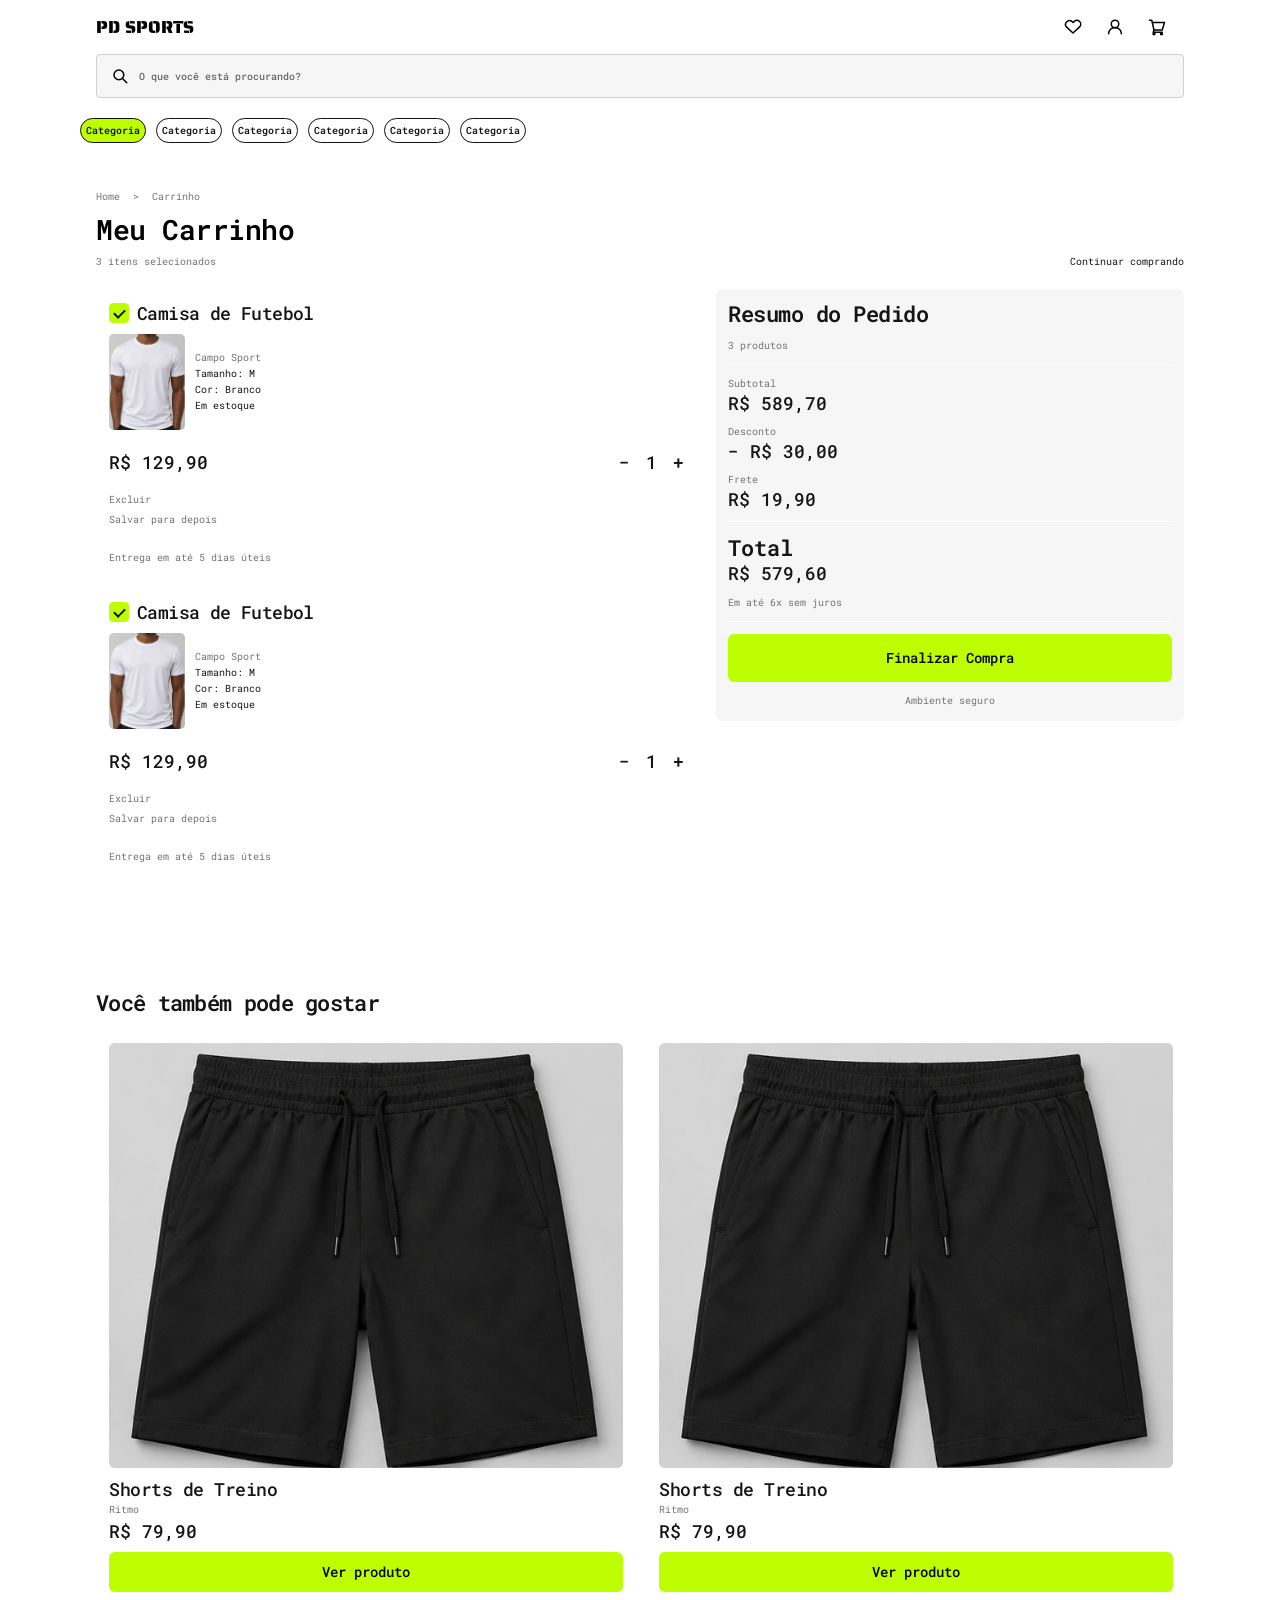
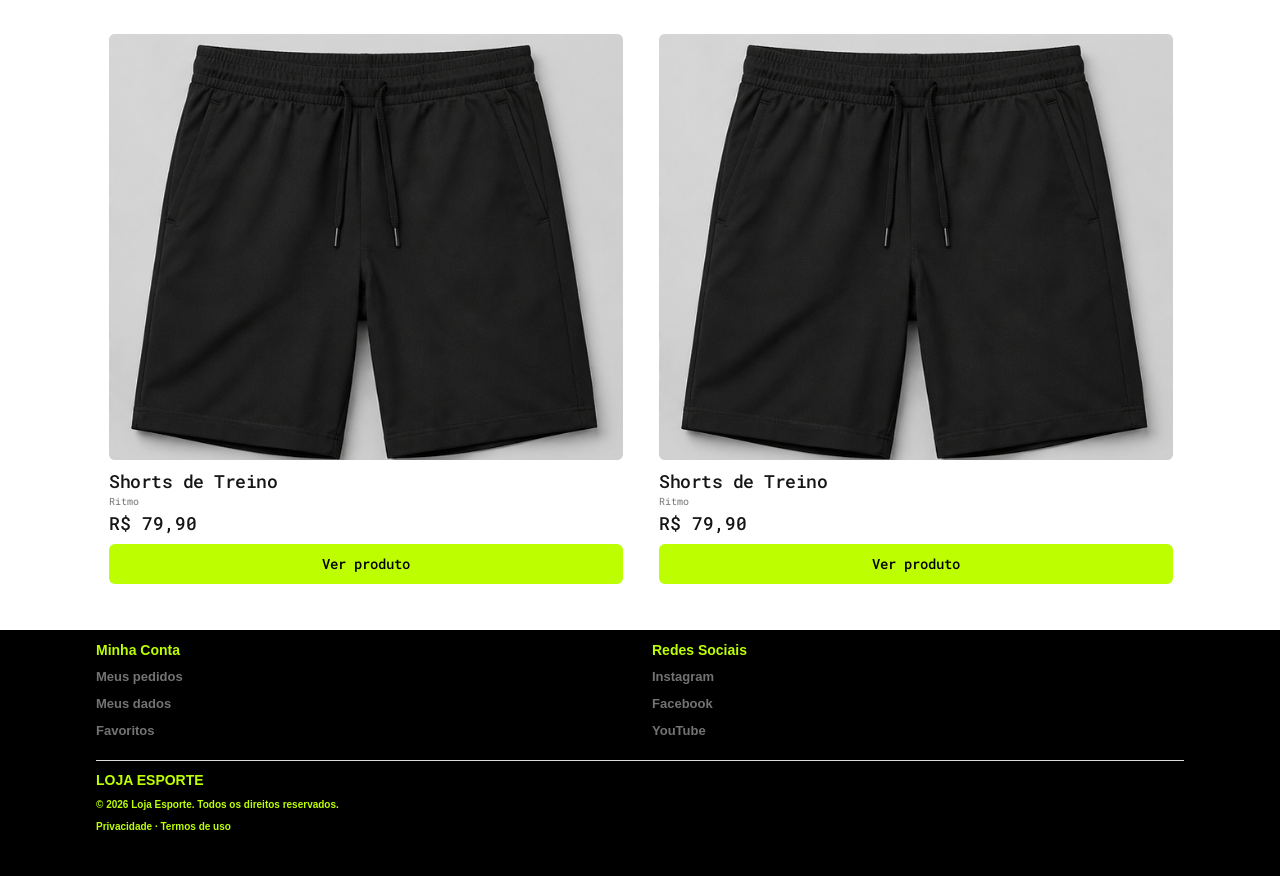
==== carrinho.html @ 1207aaf6 "feat(estrutura): pág. Carrinho mobile - Feito html semântico p/ pág. de Carrinho - Feito CSS complet" ====
<!DOCTYPE html>
<html lang="pt-BR">
<head>
  <meta charset="UTF-8">
  <meta name="viewport" content="width=device-width, initial-scale=1">
  <meta name="description" content="Confira seu carrinho de compras na PD SPORTS.">
  <title>Meu Carrinho | PD SPORTS</title>
  <link rel="preconnect" href="https://fonts.googleapis.com">
  <link rel="preconnect" href="https://fonts.gstatic.com" crossorigin>
  <link href="https://fonts.googleapis.com/css2?family=Roboto+Mono:wght@400;500;600;700&family=Saira+Stencil+One&display=swap" rel="stylesheet">
  <link rel="stylesheet" href="styles/carrinho.css">
</head>
<body>
  <a class="skip-link" href="#conteudo">Pular para o conteúdo</a>

  <header class="site-header">
    <div class="site-header__top">
      <a class="brand-logo" href="index.html" aria-label="PD SPORTS — página inicial">PD SPORTS</a>
      <nav class="account-navigation" aria-label="Minha conta e compras">
        <ul>
          <li><button type="button" class="icon-button" aria-label="Favoritos"><svg viewBox="0 0 24 24" aria-hidden="true"><path d="M20.8 4.6a5.2 5.2 0 0 0-7.3 0L12 6.1l-1.5-1.5a5.2 5.2 0 0 0-7.3 7.3L12 20l8.8-8.1a5.2 5.2 0 0 0 0-7.3Z"/></svg></button></li>
          <li><button type="button" class="icon-button" aria-label="Minha conta"><svg viewBox="0 0 24 24" aria-hidden="true"><circle cx="12" cy="8" r="5"/><path d="M3.5 21a8.5 8.5 0 0 1 17 0"/></svg></button></li>
          <li><a class="icon-button" href="index.html" aria-label="Carrinho de compras" aria-current="page"><svg viewBox="0 0 24 24" aria-hidden="true"><path d="M2 3h3l3 13h11l3-10H6M8 16l-1 3h12"/><circle cx="8" cy="21" r="1.3"/><circle cx="18" cy="21" r="1.3"/></svg></a></li>
        </ul>
      </nav>
    </div>

    <form class="search-form" role="search" action="index.html" method="get">
      <button type="submit" class="icon-button" aria-label="Pesquisar"><svg viewBox="0 0 24 24" aria-hidden="true"><circle cx="10.5" cy="10.5" r="6.5"/><path d="m16 16 5 5"/></svg></button>
      <label class="visually-hidden" for="product-search">Buscar produtos</label>
      <input id="product-search" name="busca" type="search" placeholder="O que você está procurando?">
    </form>

    <nav class="category-navigation" aria-label="Categorias de produtos">
      <ul>
        <li><button class="category-button category-button--active" type="button" aria-pressed="true">Categoria</button></li>
        <li><button class="category-button" type="button">Categoria</button></li>
        <li><button class="category-button" type="button">Categoria</button></li>
        <li><button class="category-button" type="button">Categoria</button></li>
        <li><button class="category-button" type="button">Categoria</button></li>
        <li><button class="category-button" type="button">Categoria</button></li>
      </ul>
    </nav>
  </header>

  <main id="conteudo">
    <nav class="breadcrumb" aria-label="Você está aqui">
      <ol>
        <li><a href="index.html">Home</a></li>
        <li aria-current="page">Carrinho</li>
      </ol>
    </nav>

    <header class="page-heading">
      <h1>Meu Carrinho</h1>
      <div class="page-heading__details">
        <p>3 itens selecionados</p>
        <a href="#recomendados">Continuar comprando</a>
      </div>
    </header>

    <div class="cart-layout">
      <section class="cart-items" aria-labelledby="cart-items-title">
        <h2 id="cart-items-title" class="visually-hidden">Produtos no carrinho</h2>
          <article class="cart-item" aria-labelledby="item-1-title">
            <header class="cart-item__heading">
              <input class="product-selection" id="select-item-1" type="checkbox" checked aria-labelledby="item-1-title">
              <h3 id="item-1-title">Camisa de Futebol</h3>
            </header>
            <div class="cart-item__details">
              <picture class="product-photo product-photo--shirt">
                <img src="assets/images/produtos.png" alt="Camisa branca de manga curta, vestida por um modelo" width="1254" height="1254">
              </picture>
              <div class="cart-item__description">
                <p class="brand">Campo Sport</p>
                <dl class="product-specifications">
                  <div><dt>Tamanho:</dt><dd>M</dd></div>
                  <div><dt>Cor:</dt><dd>Branco</dd></div>
                </dl>
                <p>Em estoque</p>
              </div>
            </div>
            <div class="cart-item__purchase">
              <p class="price">R$ 129,90</p>
              <fieldset class="quantity-control">
                <legend class="visually-hidden">Quantidade da camisa 1</legend>
                <button type="button" aria-label="Diminuir quantidade da camisa 1">−</button>
                <input type="number" min="1" value="1" aria-label="Quantidade da camisa 1">
                <button type="button" aria-label="Aumentar quantidade da camisa 1">+</button>
              </fieldset>
            </div>
            <ul class="cart-item__actions">
              <li><button type="button">Excluir</button></li>
              <li><button type="button">Salvar para depois</button></li>
            </ul>
            <p class="cart-item__delivery">Entrega em até 5 dias úteis</p>
          </article>

          <article class="cart-item" aria-labelledby="item-2-title">
            <header class="cart-item__heading">
              <input class="product-selection" id="select-item-2" type="checkbox" checked aria-labelledby="item-2-title">
              <h3 id="item-2-title">Camisa de Futebol</h3>
            </header>
            <div class="cart-item__details">
              <picture class="product-photo product-photo--shirt">
                <img src="assets/images/produtos.png" alt="Camisa branca de manga curta, vestida por um modelo" width="1254" height="1254">
              </picture>
              <div class="cart-item__description">
                <p class="brand">Campo Sport</p>
                <dl class="product-specifications">
                  <div><dt>Tamanho:</dt><dd>M</dd></div>
                  <div><dt>Cor:</dt><dd>Branco</dd></div>
                </dl>
                <p>Em estoque</p>
              </div>
            </div>
            <div class="cart-item__purchase">
              <p class="price">R$ 129,90</p>
              <fieldset class="quantity-control">
                <legend class="visually-hidden">Quantidade da camisa 2</legend>
                <button type="button" aria-label="Diminuir quantidade da camisa 2">−</button>
                <input type="number" min="1" value="1" aria-label="Quantidade da camisa 2">
                <button type="button" aria-label="Aumentar quantidade da camisa 2">+</button>
              </fieldset>
            </div>
            <ul class="cart-item__actions">
              <li><button type="button">Excluir</button></li>
              <li><button type="button">Salvar para depois</button></li>
            </ul>
            <p class="cart-item__delivery">Entrega em até 5 dias úteis</p>
          </article>
      </section>

      <aside class="order-summary" aria-labelledby="summary-title">
        <h2 id="summary-title">Resumo do Pedido</h2>
        <p class="order-summary__count">3 produtos</p>
        <dl class="order-summary__prices">
          <div><dt>Subtotal</dt><dd>R$ 589,70</dd></div>
          <div><dt>Desconto</dt><dd>− R$ 30,00</dd></div>
          <div><dt>Frete</dt><dd>R$ 19,90</dd></div>
        </dl>
        <dl class="order-summary__total">
          <dt>Total</dt>
          <dd>R$ 579,60</dd>
        </dl>
        <p class="order-summary__installments">Em até 6x sem juros</p>
        <button class="button button--primary order-summary__checkout" type="button">Finalizar Compra</button>
        <p class="order-summary__security">Ambiente seguro</p>
      </aside>
    </div>

    <section class="recommendations" id="recomendados" aria-labelledby="recommendations-title">
      <h2 id="recommendations-title">Você também pode gostar</h2>
      <ul class="product-grid">
          <li>
            <article class="product-card" aria-labelledby="recommended-1">
              <picture class="product-photo product-photo--shorts">
                <img src="assets/images/produtos.png" alt="Shorts de treino preto com cordão na cintura" width="1254" height="1254" loading="lazy">
              </picture>
              <h3 id="recommended-1">Shorts de Treino</h3>
              <p class="brand">Ritmo</p>
              <p class="price">R$ 79,90</p>
              <button class="button button--primary" type="button">Ver produto</button>
            </article>
          </li>
          <li>
            <article class="product-card" aria-labelledby="recommended-2">
              <picture class="product-photo product-photo--shorts">
                <img src="assets/images/produtos.png" alt="Shorts de treino preto com cordão na cintura" width="1254" height="1254" loading="lazy">
              </picture>
              <h3 id="recommended-2">Shorts de Treino</h3>
              <p class="brand">Ritmo</p>
              <p class="price">R$ 79,90</p>
              <button class="button button--primary" type="button">Ver produto</button>
            </article>
          </li>
          <li>
            <article class="product-card" aria-labelledby="recommended-3">
              <picture class="product-photo product-photo--shorts">
                <img src="assets/images/produtos.png" alt="Shorts de treino preto com cordão na cintura" width="1254" height="1254" loading="lazy">
              </picture>
              <h3 id="recommended-3">Shorts de Treino</h3>
              <p class="brand">Ritmo</p>
              <p class="price">R$ 79,90</p>
              <button class="button button--primary" type="button">Ver produto</button>
            </article>
          </li>
          <li>
            <article class="product-card" aria-labelledby="recommended-4">
              <picture class="product-photo product-photo--shorts">
                <img src="assets/images/produtos.png" alt="Shorts de treino preto com cordão na cintura" width="1254" height="1254" loading="lazy">
              </picture>
              <h3 id="recommended-4">Shorts de Treino</h3>
              <p class="brand">Ritmo</p>
              <p class="price">R$ 79,90</p>
              <button class="button button--primary" type="button">Ver produto</button>
            </article>
          </li>
      </ul>
    </section>
  </main>

  <footer class="site-footer">
    <div class="site-footer__content">
      <nav class="footer-navigation" aria-label="Links do rodapé">
        <section aria-labelledby="account-title">
          <h2 id="account-title">Minha Conta</h2>
          <ul>
            <li><button type="button">Meus pedidos</button></li>
            <li><button type="button">Meus dados</button></li>
            <li><button type="button">Favoritos</button></li>
          </ul>
        </section>
        <section aria-labelledby="social-title">
          <h2 id="social-title">Redes Sociais</h2>
          <ul>
            <li><button type="button">Instagram</button></li>
            <li><button type="button">Facebook</button></li>
            <li><button type="button">YouTube</button></li>
          </ul>
        </section>
      </nav>
      <section class="footer-legal" aria-labelledby="store-title">
        <h2 id="store-title">LOJA ESPORTE</h2>
        <p>© 2026 Loja Esporte. Todos os direitos reservados.</p>
        <nav aria-label="Informações legais">
          <button type="button">Privacidade</button>
          <span aria-hidden="true"> · </span>
          <button type="button">Termos de uso</button>
        </nav>
      </section>
    </div>
  </footer>
</body>
</html>
---- styles/carrinho.css ----
/* Base */
:root {
  --color-text: #151515;
  --color-muted: #737373;
  --color-surface: #f6f6f6;
  --color-accent: #bdff00;
  --color-border: #d0d0d0;
  --font-body: "Roboto Mono", "Consolas", monospace;
  --content-width: 1120px;
}

* {
  box-sizing: border-box;
}

html {
  scroll-behavior: smooth;
}

body {
  margin: 0;
  color: var(--color-text);
  background: #fff;
  font-family: var(--font-body);
  font-size: 14px;
}

h1, h2, h3, p, ul, ol, dl, dd {
  margin: 0;
}

ul, ol {
  padding: 0;
  list-style: none;
}

button, input {
  font: inherit;
}

button, a, input {
  -webkit-tap-highlight-color: transparent;
}

button {
  padding: 0;
  border: 0;
  color: inherit;
  background: none;
  cursor: pointer;
}

a {
  color: inherit;
  text-decoration: none;
}

img {
  display: block;
  max-width: 100%;
}

:focus-visible {
  outline: 2px solid #457000;
  outline-offset: 4px;
}

.visually-hidden {
  position: absolute;
  width: 1px;
  height: 1px;
  padding: 0;
  overflow: hidden;
  clip-path: inset(50%);
  white-space: nowrap;
  border: 0;
}

.skip-link {
  position: fixed;
  top: 8px;
  left: 8px;
  z-index: 10;
  padding: 12px;
  background: var(--color-accent);
  transform: translateY(-160%);
}

.skip-link:focus {
  transform: translateY(0);
}

/* Cabeçalho, busca e categorias */
.site-header {
  max-width: var(--content-width);
  margin-inline: auto;
}

.site-header__top {
  display: flex;
  align-items: center;
  justify-content: space-between;
  height: 54px;
  padding-inline: 16px 33px;
}

.brand-logo {
  color: #000;
  font-family: "Saira Stencil One", Impact, fantasy;
  font-size: 18px;
  line-height: 1;
}

.account-navigation ul {
  display: flex;
  align-items: center;
  gap: 22px;
}

.icon-button {
  display: inline-flex;
  align-items: center;
  justify-content: center;
  width: 20px;
  height: 24px;
  color: #000;
}

.icon-button svg {
  width: 18px;
  height: 18px;
  fill: none;
  stroke: currentColor;
  stroke-width: 2;
  stroke-linecap: round;
  stroke-linejoin: round;
}

.search-form {
  display: flex;
  align-items: center;
  gap: 10px;
  height: 44px;
  margin-inline: 16px;
  padding-inline: 13px;
  border: 1px solid var(--color-border);
  border-radius: 4px;
  background: var(--color-surface);
}

.search-form input {
  width: 100%;
  min-width: 0;
  height: 100%;
  padding: 0;
  border: 0;
  color: var(--color-text);
  background: transparent;
  font-size: 10px;
  font-weight: 500;
}

.search-form input::placeholder {
  color: #666;
  opacity: 1;
}

.category-navigation {
  margin-top: 20px;
  overflow-x: auto;
  scrollbar-width: none;
}

.category-navigation::-webkit-scrollbar {
  display: none;
}

.category-navigation ul {
  display: flex;
  gap: 10px;
  width: max-content;
  padding-right: 16px;
}

.category-button {
  display: block;
  padding: 4px 5px;
  border: 1px solid #111;
  border-radius: 20px;
  font-size: 10px;
  font-weight: 600;
  line-height: 15px;
  white-space: nowrap;
}

.category-button--active {
  background: var(--color-accent);
}

/* Título e navegação estrutural */
main {
  max-width: var(--content-width);
  margin: 46px auto 0;
  padding-inline: 16px;
}

.breadcrumb ol {
  display: flex;
  align-items: center;
  gap: 13px;
  color: var(--color-muted);
  font-size: 10px;
  line-height: 16px;
}

.breadcrumb li + li::before {
  content: ">";
  margin-right: 13px;
}

.page-heading h1 {
  margin-top: 6px;
  color: #000;
  font-size: 28px;
  font-weight: 600;
  line-height: 37px;
  letter-spacing: -0.5px;
}

.page-heading__details {
  display: flex;
  justify-content: space-between;
  gap: 12px;
  margin-top: 6px;
  font-size: 10px;
  line-height: 16px;
}

.page-heading__details p {
  color: var(--color-muted);
}

/* Produtos do carrinho */
.cart-layout {
  display: grid;
  grid-template-columns: minmax(0, 221fr) minmax(0, 171fr);
  align-items: start;
  gap: 16px;
  margin-top: 19px;
}

.cart-items {
  display: grid;
  gap: 34px;
  min-width: 0;
  padding: 12px 0 0 13px;
}

.cart-item__heading {
  display: flex;
  align-items: center;
  gap: 8px;
}

.cart-item h3 {
  font-size: 18px;
  font-weight: 500;
  line-height: 24px;
  letter-spacing: -0.6px;
}

.product-selection {
  appearance: none;
  flex: 0 0 20px;
  width: 20px;
  height: 20px;
  margin: 0;
  border: 1px solid var(--color-muted);
  border-radius: 4px;
  cursor: pointer;
}

.product-selection:checked {
  border-color: var(--color-accent);
  background: var(--color-accent);
}

.product-selection:checked::after {
  content: "";
  display: block;
  width: 9px;
  height: 5px;
  margin: 5px 4px;
  border-bottom: 2px solid #111;
  border-left: 2px solid #111;
  transform: rotate(-45deg);
}

.cart-item__details {
  display: flex;
  align-items: center;
  gap: 10px;
  margin-top: 9px;
}

.product-photo {
  position: relative;
  display: block;
  overflow: hidden;
  background: #dedede;
}

.product-photo img {
  position: absolute;
  top: 50%;
  width: 200%;
  max-width: none;
  height: auto;
  transform: translateY(-50%);
}

.product-photo--shirt {
  flex: 0 0 76px;
  width: 76px;
  height: 96px;
  border-radius: 5px;
}

.product-photo--shirt img {
  left: 0;
}

.product-photo--shorts img {
  right: 0;
}

.cart-item__description {
  font-size: 10px;
  line-height: 16px;
}

.brand {
  color: var(--color-muted);
  font-size: 10px;
  line-height: 16px;
}

.product-specifications > div {
  display: flex;
  gap: 6px;
}

.cart-item__purchase {
  display: flex;
  align-items: center;
  justify-content: space-between;
  gap: 10px;
  margin-top: 18px;
  padding-right: 12px;
}

.price {
  font-size: 18px;
  font-weight: 500;
  line-height: 26px;
  white-space: nowrap;
}

.quantity-control {
  display: flex;
  align-items: center;
  gap: 7px;
  min-width: 0;
  margin: 0;
  padding: 0;
  border: 0;
  font-size: 18px;
  font-weight: 500;
}

.quantity-control button {
  width: 20px;
  height: 28px;
}

.quantity-control input {
  appearance: textfield;
  width: 20px;
  padding: 0;
  border: 0;
  border-radius: 0;
  text-align: center;
  color: inherit;
  background: transparent;
}

.quantity-control input::-webkit-inner-spin-button,
.quantity-control input::-webkit-outer-spin-button {
  margin: 0;
  -webkit-appearance: none;
}

.cart-item__actions {
  margin-top: 14px;
  color: var(--color-muted);
  font-size: 10px;
  line-height: 20px;
}

.cart-item__delivery {
  margin-top: 20px;
  color: var(--color-muted);
  font-size: 10px;
  line-height: 16px;
}

/* Resumo do pedido */
.order-summary {
  padding: 12px;
  border-radius: 7px;
  background: var(--color-surface);
}

.order-summary h2 {
  font-size: 22px;
  font-weight: 600;
  line-height: 26px;
  letter-spacing: -0.5px;
}

.order-summary__count {
  margin-top: 11px;
  padding-bottom: 10px;
  border-bottom: 1px solid #fff;
  color: var(--color-muted);
  font-size: 10px;
  line-height: 16px;
}

.order-summary__prices {
  display: grid;
  gap: 9px;
  padding-block: 11px 10px;
  border-bottom: 1px solid #fff;
}

.order-summary__prices dt {
  color: var(--color-muted);
  font-size: 10px;
  line-height: 16px;
}

.order-summary dd {
  font-size: 18px;
  font-weight: 500;
  line-height: 23px;
  white-space: nowrap;
}

.order-summary__total {
  margin-top: 12px;
}

.order-summary__total dt {
  font-size: 22px;
  font-weight: 600;
  line-height: 28px;
}

.order-summary__installments {
  margin-top: 10px;
  padding-bottom: 10px;
  border-bottom: 1px solid #fff;
  color: var(--color-muted);
  font-size: 10px;
  line-height: 16px;
}

.button {
  display: inline-flex;
  align-items: center;
  justify-content: center;
  width: 100%;
  min-height: 40px;
  padding: 10px 6px;
  border-radius: 6px;
  font-size: 14px;
  font-weight: 500;
  line-height: 20px;
  text-align: center;
}

.button--primary {
  color: #000;
  background: var(--color-accent);
}

.button--primary:hover {
  background: #b1ef00;
}

.order-summary__checkout {
  min-height: 48px;
  margin-top: 12px;
  white-space: nowrap;
}

.order-summary__security {
  margin-top: 11px;
  color: var(--color-muted);
  font-size: 10px;
  line-height: 16px;
  text-align: center;
}

/* Recomendações */
.recommendations {
  margin-top: 123px;
  scroll-margin-top: 24px;
}

.recommendations > h2 {
  font-size: 22px;
  font-weight: 600;
  line-height: 29px;
  letter-spacing: -0.7px;
}

.product-grid {
  display: grid;
  grid-template-columns: repeat(2, minmax(0, 1fr));
  gap: 42px 36px;
  margin-top: 26px;
  padding-inline: 13px 11px;
}

.product-photo--shorts {
  width: 100%;
  aspect-ratio: 174 / 144;
  border-radius: 6px;
}

.product-card h3 {
  margin-top: 8px;
  font-size: 18px;
  font-weight: 500;
  line-height: 26px;
  letter-spacing: -0.5px;
}

.product-card .button {
  margin-top: 8px;
}

/* Rodapé */
.site-footer {
  margin-top: 46px;
  color: var(--color-accent);
  background: #000;
  font-family: Arial, sans-serif;
}

.site-footer__content {
  max-width: var(--content-width);
  min-height: 246px;
  margin-inline: auto;
  padding: 10px 16px 38px;
}

.footer-navigation {
  display: grid;
  grid-template-columns: 1fr 1fr;
  gap: 24px;
  padding-bottom: 21px;
  border-bottom: 1px solid #ddd;
}

.site-footer h2 {
  font-size: 14px;
  line-height: 20px;
}

.footer-navigation ul {
  display: grid;
  gap: 10px;
  margin-top: 8px;
  color: #737373;
  font-size: 13px;
  font-weight: 600;
  line-height: 17px;
}

.footer-legal {
  padding-top: 9px;
}

.footer-legal p,
.footer-legal nav {
  margin-top: 8px;
  font-size: 10px;
  font-weight: 700;
  line-height: 14px;
}
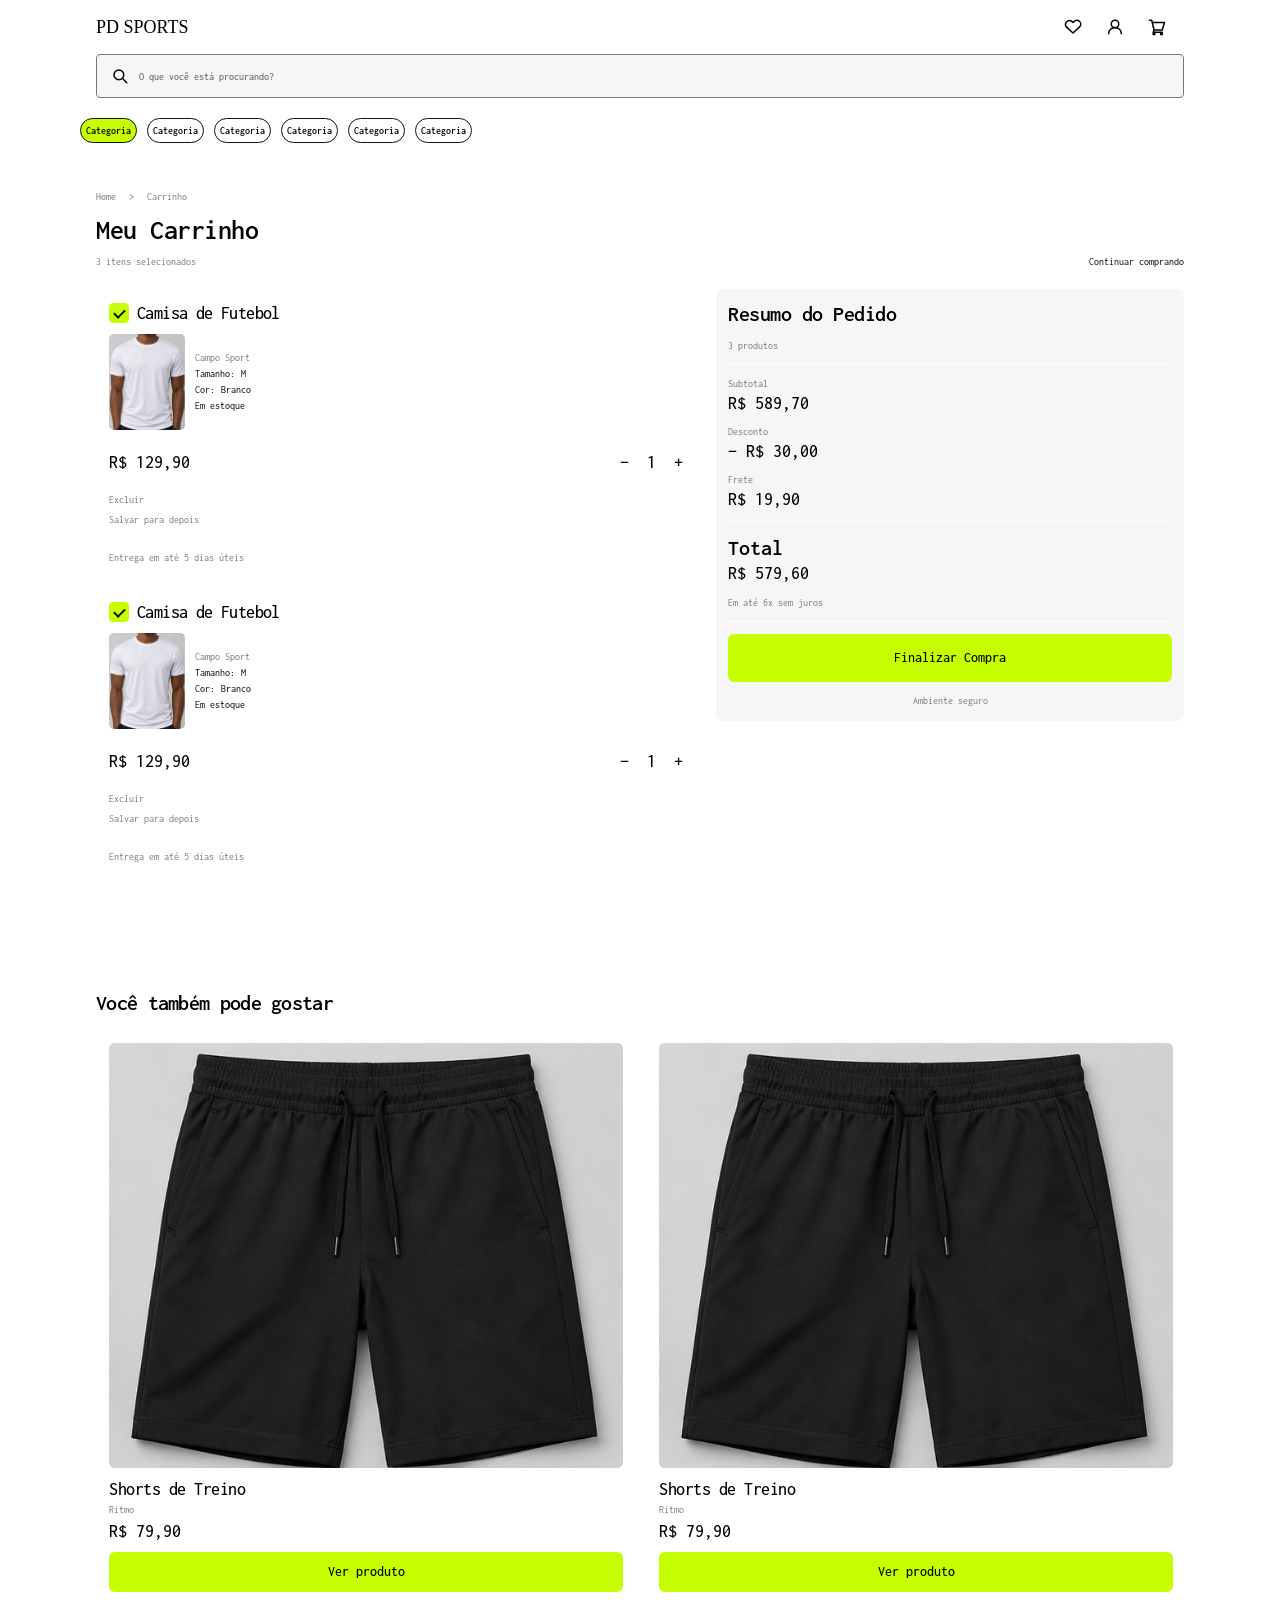
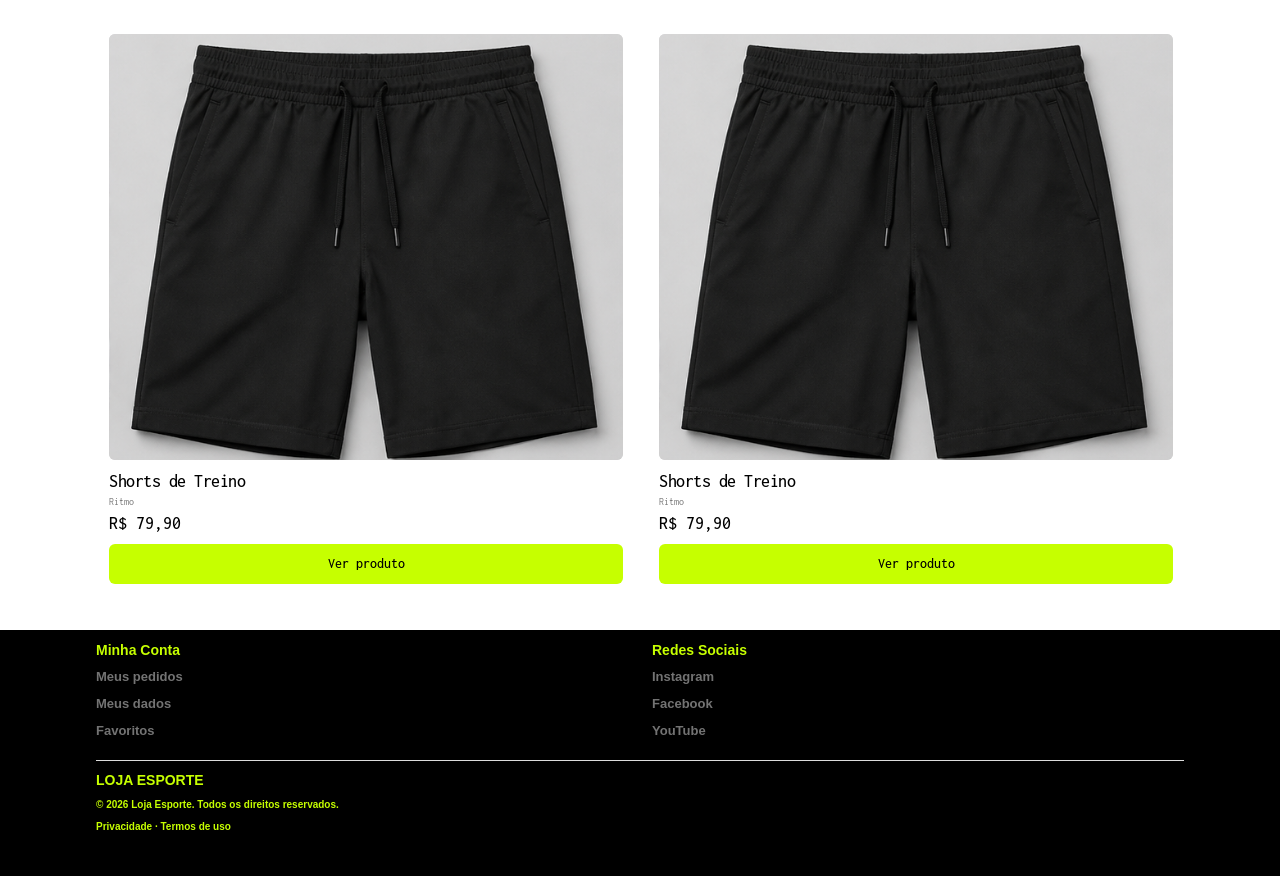
==== commit f4b72049: "fix(estrutura): pág. Carrinho - Correções das variáveis de cores, tipografia, e respectivas referênc" ====
--- a/carrinho.html
+++ b/carrinho.html
@@ -5,10 +5,15 @@
   <meta name="viewport" content="width=device-width, initial-scale=1">
   <meta name="description" content="Confira seu carrinho de compras na PD SPORTS.">
   <title>Meu Carrinho | PD SPORTS</title>
+  <!-- Fonts -->
   <link rel="preconnect" href="https://fonts.googleapis.com">
   <link rel="preconnect" href="https://fonts.gstatic.com" crossorigin>
-  <link href="https://fonts.googleapis.com/css2?family=Roboto+Mono:wght@400;500;600;700&family=Saira+Stencil+One&display=swap" rel="stylesheet">
+  <link href="https://fonts.googleapis.com/css2?family=Inconsolata:wght@200..900&display=swap" rel="stylesheet">
+  <link href="https://fonts.googleapis.com/css2?family=Inconsolata:wght@200..900&family=Keania+One&display=swap" rel="stylesheet">
+
+  <!-- CSS -->
   <link rel="stylesheet" href="styles/carrinho.css">
+  <link rel="stylesheet" href="styles/global.css">
 </head>
 <body>
   <a class="skip-link" href="#conteudo">Pular para o conteúdo</a>
--- a/styles/carrinho.css
+++ b/styles/carrinho.css
@@ -1,11 +1,6 @@
 /* Base */
 :root {
-  --color-text: #151515;
-  --color-muted: #737373;
   --color-surface: #f6f6f6;
-  --color-accent: #bdff00;
-  --color-border: #d0d0d0;
-  --font-body: "Roboto Mono", "Consolas", monospace;
   --content-width: 1120px;
 }
 
@@ -143,7 +138,7 @@
   height: 44px;
   margin-inline: 16px;
   padding-inline: 13px;
-  border: 1px solid var(--color-border);
+  border: 1px solid var(--color-muted);
   border-radius: 4px;
   background: var(--color-surface);
 }
--- a/styles/global.css
+++ b/styles/global.css
@@ -0,0 +1,8 @@
+/* Cores e Tipografia */
+:root {
+  --color-text: #000000;
+  --color-muted: #777777;
+  --color-accent: #C6FF00;
+  --font-body: "Inconsolata", monospace;
+  --page-width: 960px;
+}
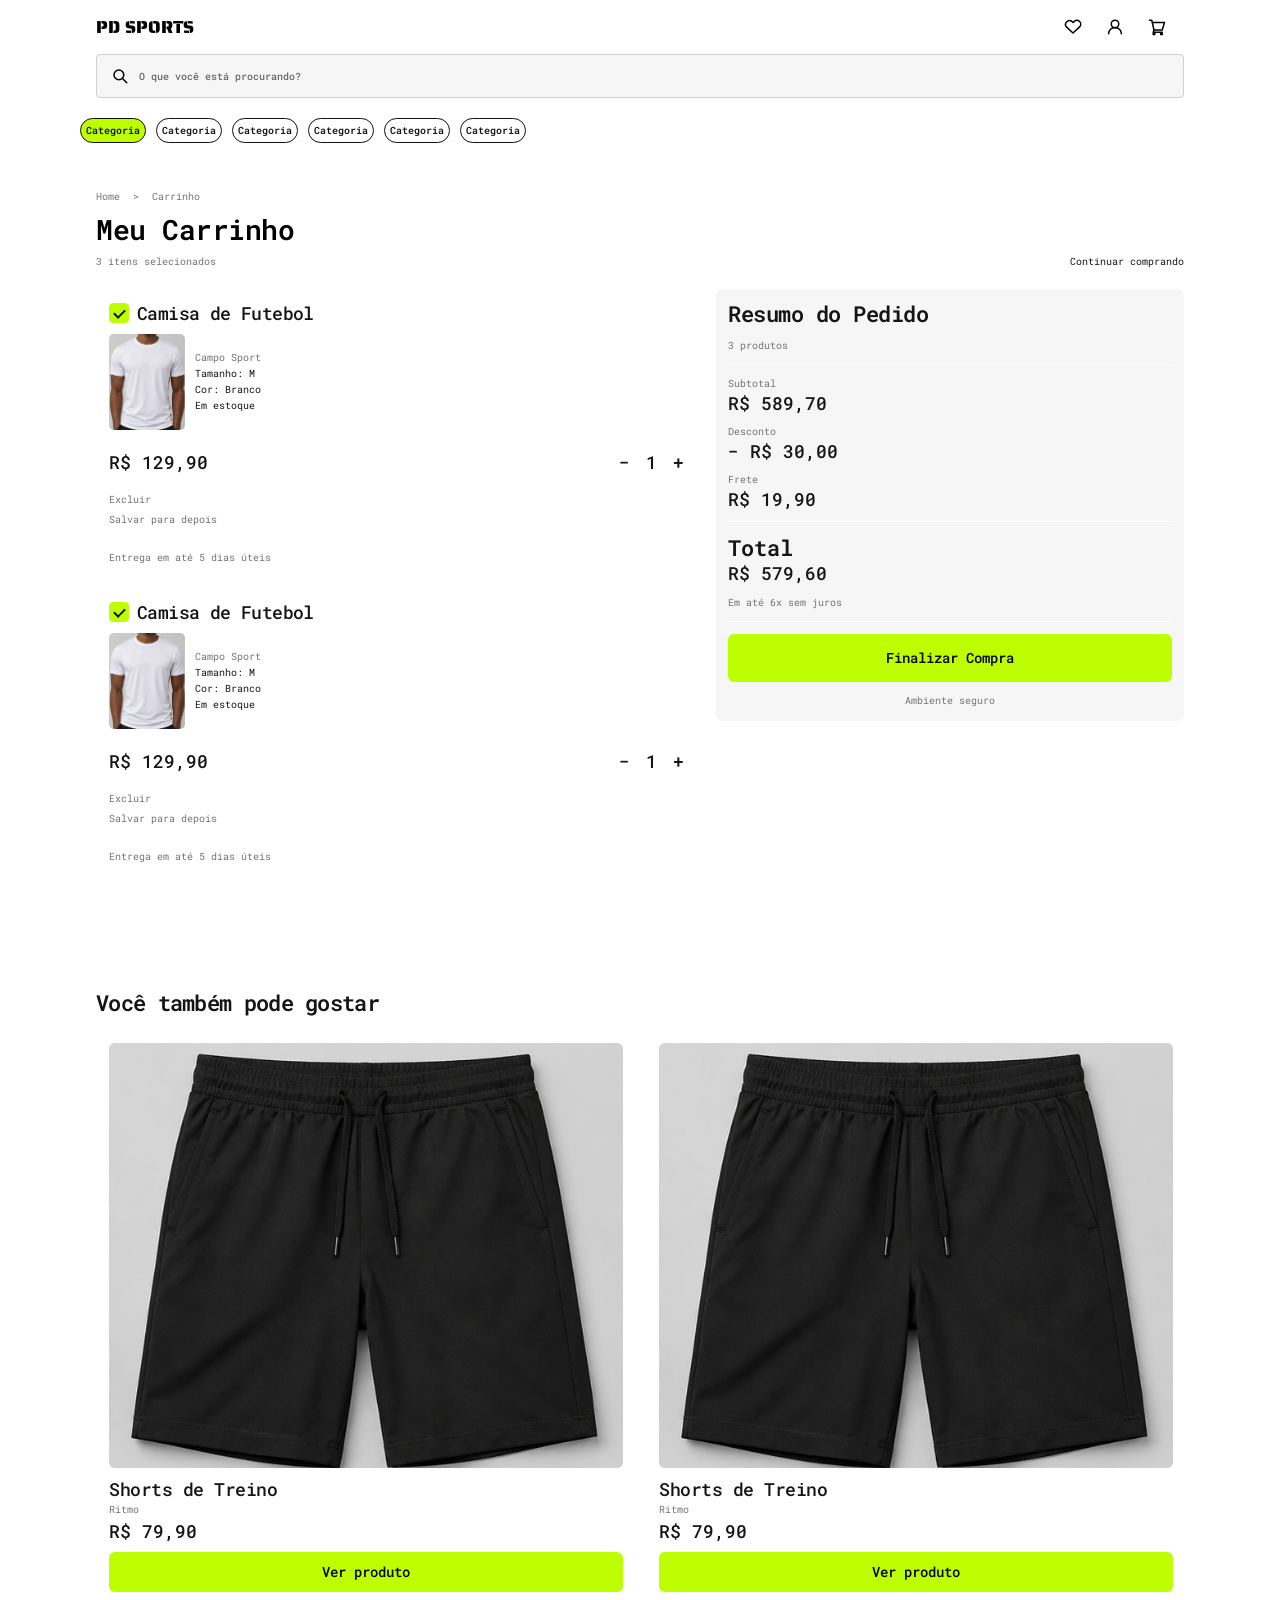
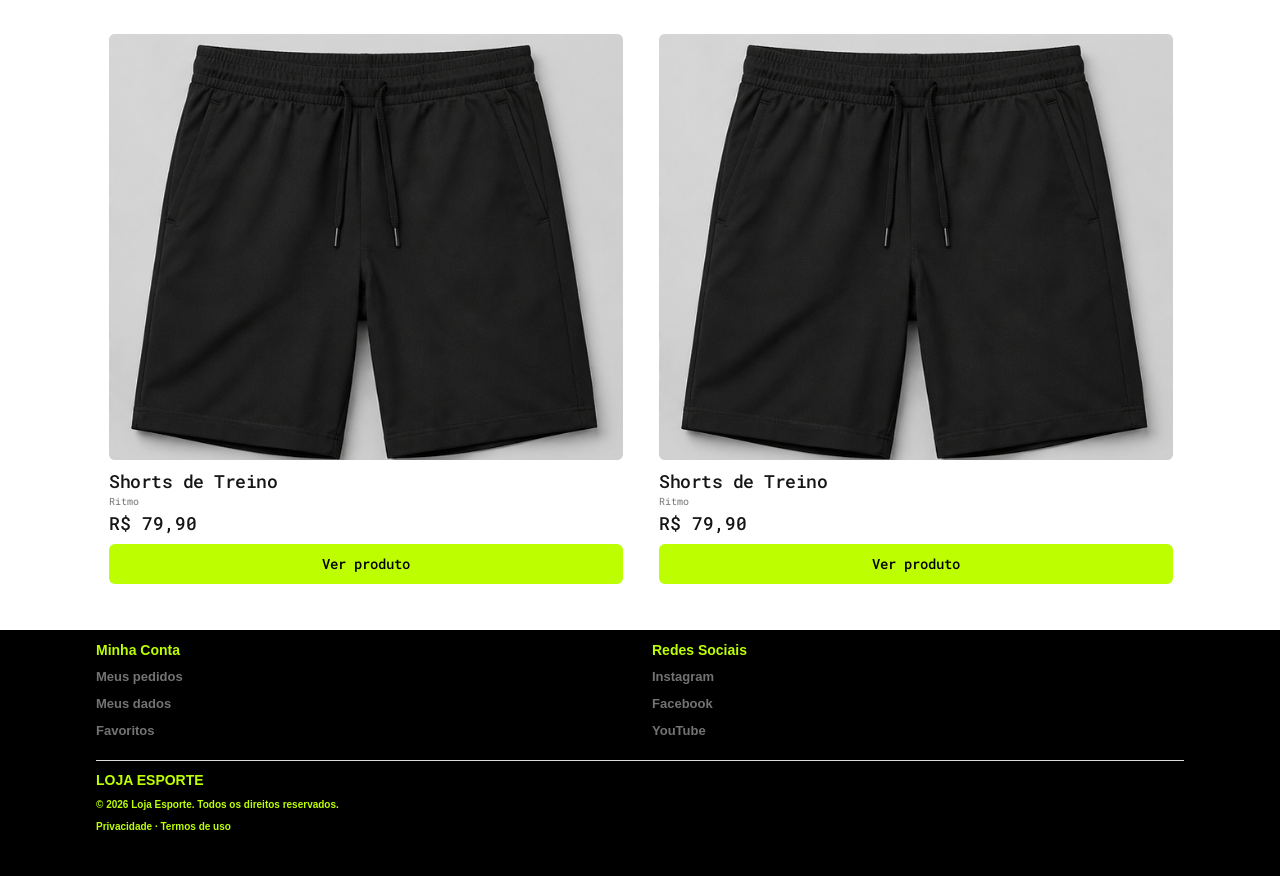
==== commit 42362c5f: "Merge Pagina carrinho para a Develop" ====
--- a/carrinho.html
+++ b/carrinho.html
@@ -5,15 +5,10 @@
   <meta name="viewport" content="width=device-width, initial-scale=1">
   <meta name="description" content="Confira seu carrinho de compras na PD SPORTS.">
   <title>Meu Carrinho | PD SPORTS</title>
-  <!-- Fonts -->
   <link rel="preconnect" href="https://fonts.googleapis.com">
   <link rel="preconnect" href="https://fonts.gstatic.com" crossorigin>
-  <link href="https://fonts.googleapis.com/css2?family=Inconsolata:wght@200..900&display=swap" rel="stylesheet">
-  <link href="https://fonts.googleapis.com/css2?family=Inconsolata:wght@200..900&family=Keania+One&display=swap" rel="stylesheet">
-
-  <!-- CSS -->
+  <link href="https://fonts.googleapis.com/css2?family=Roboto+Mono:wght@400;500;600;700&family=Saira+Stencil+One&display=swap" rel="stylesheet">
   <link rel="stylesheet" href="styles/carrinho.css">
-  <link rel="stylesheet" href="styles/global.css">
 </head>
 <body>
   <a class="skip-link" href="#conteudo">Pular para o conteúdo</a>
--- a/styles/carrinho.css
+++ b/styles/carrinho.css
@@ -1,6 +1,11 @@
 /* Base */
 :root {
+  --color-text: #151515;
+  --color-muted: #737373;
   --color-surface: #f6f6f6;
+  --color-accent: #bdff00;
+  --color-border: #d0d0d0;
+  --font-body: "Roboto Mono", "Consolas", monospace;
   --content-width: 1120px;
 }
 
@@ -138,7 +143,7 @@
   height: 44px;
   margin-inline: 16px;
   padding-inline: 13px;
-  border: 1px solid var(--color-muted);
+  border: 1px solid var(--color-border);
   border-radius: 4px;
   background: var(--color-surface);
 }
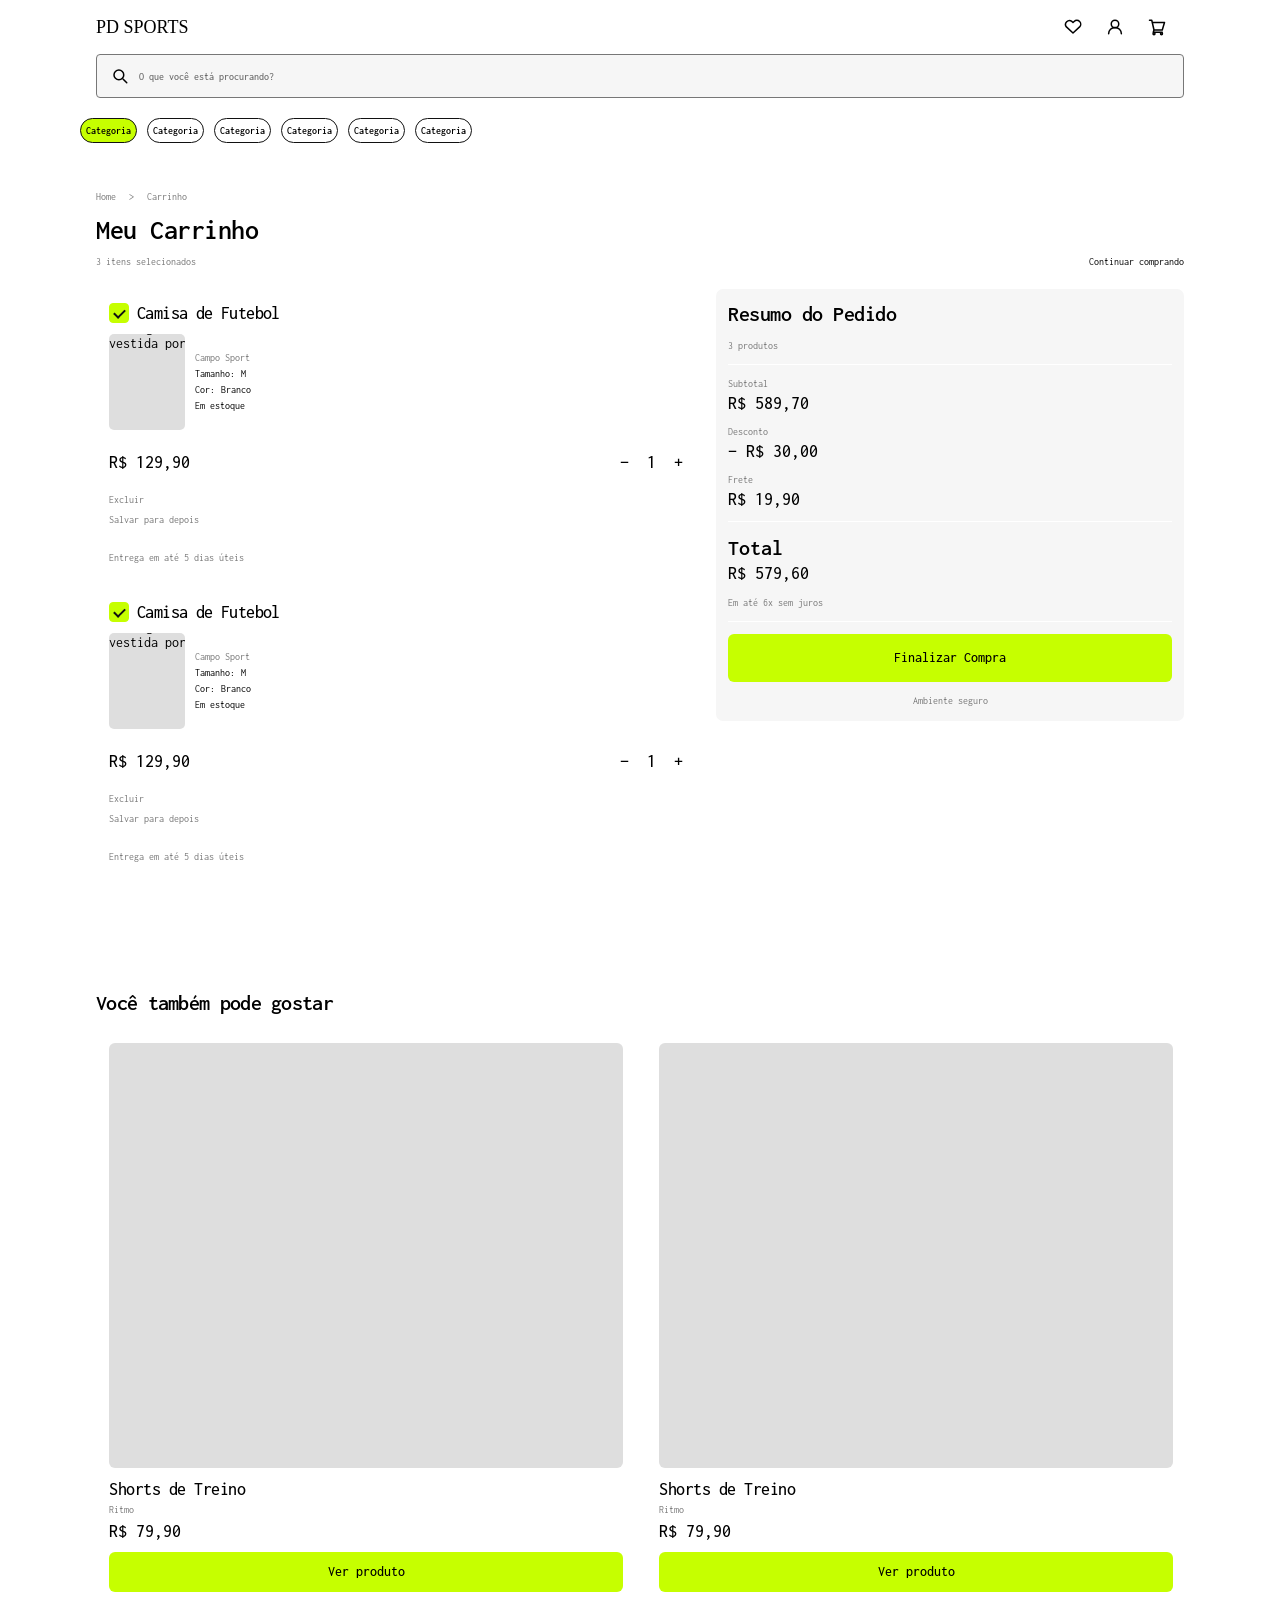
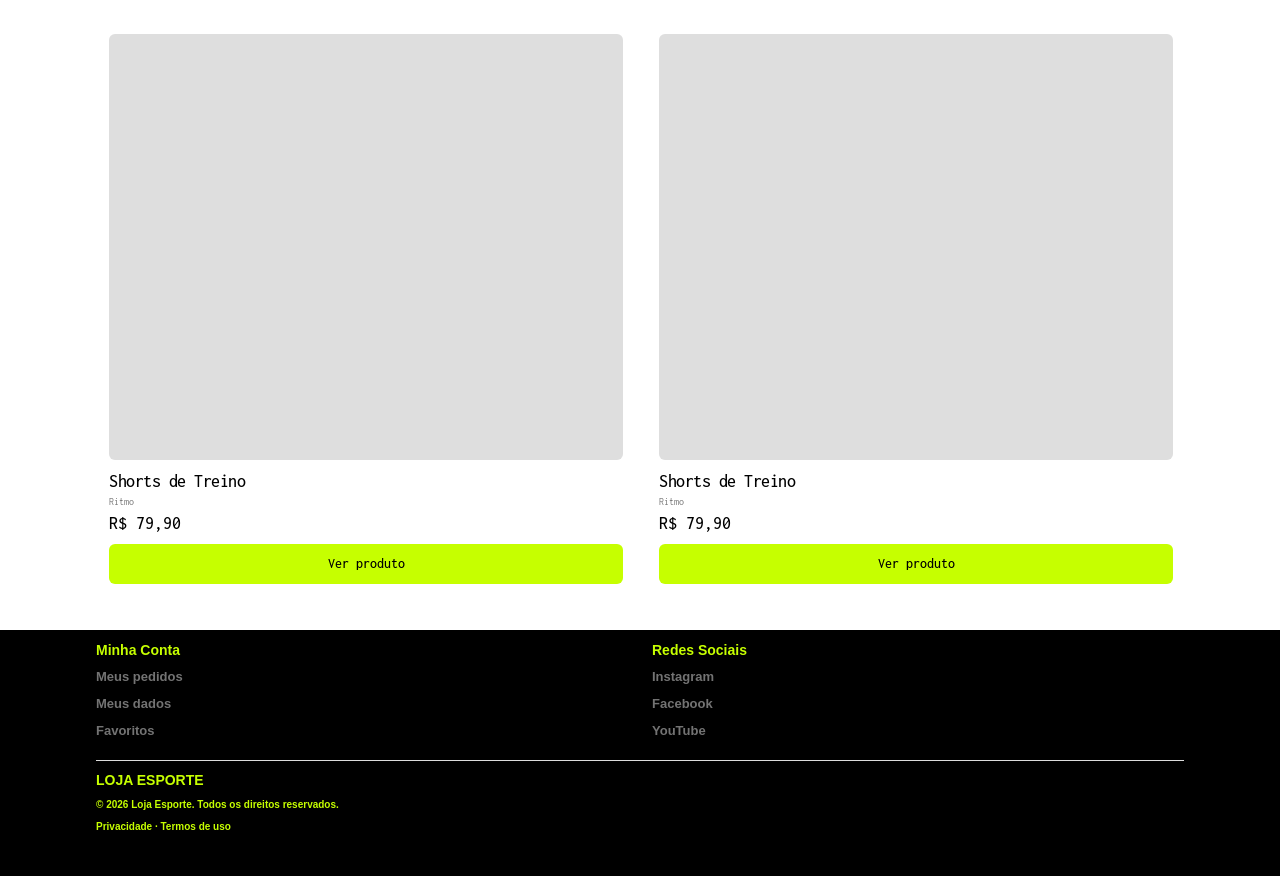
==== commit bd86a6eb: "Merge Carrinho para a Develop" ====
--- a/carrinho.html
+++ b/carrinho.html
@@ -5,10 +5,15 @@
   <meta name="viewport" content="width=device-width, initial-scale=1">
   <meta name="description" content="Confira seu carrinho de compras na PD SPORTS.">
   <title>Meu Carrinho | PD SPORTS</title>
+  <!-- Fonts -->
   <link rel="preconnect" href="https://fonts.googleapis.com">
   <link rel="preconnect" href="https://fonts.gstatic.com" crossorigin>
-  <link href="https://fonts.googleapis.com/css2?family=Roboto+Mono:wght@400;500;600;700&family=Saira+Stencil+One&display=swap" rel="stylesheet">
+  <link href="https://fonts.googleapis.com/css2?family=Inconsolata:wght@200..900&display=swap" rel="stylesheet">
+  <link href="https://fonts.googleapis.com/css2?family=Inconsolata:wght@200..900&family=Keania+One&display=swap" rel="stylesheet">
+
+  <!-- CSS -->
   <link rel="stylesheet" href="styles/carrinho.css">
+  <link rel="stylesheet" href="styles/global.css">
 </head>
 <body>
   <a class="skip-link" href="#conteudo">Pular para o conteúdo</a>
--- a/styles/carrinho.css
+++ b/styles/carrinho.css
@@ -1,11 +1,6 @@
 /* Base */
 :root {
-  --color-text: #151515;
-  --color-muted: #737373;
   --color-surface: #f6f6f6;
-  --color-accent: #bdff00;
-  --color-border: #d0d0d0;
-  --font-body: "Roboto Mono", "Consolas", monospace;
   --content-width: 1120px;
 }
 
@@ -143,7 +138,7 @@
   height: 44px;
   margin-inline: 16px;
   padding-inline: 13px;
-  border: 1px solid var(--color-border);
+  border: 1px solid var(--color-muted);
   border-radius: 4px;
   background: var(--color-surface);
 }
--- a/styles/global.css
+++ b/styles/global.css
@@ -0,0 +1,8 @@
+/* Cores e Tipografia */
+:root {
+  --color-text: #000000;
+  --color-muted: #777777;
+  --color-accent: #C6FF00;
+  --font-body: "Inconsolata", monospace;
+  --page-width: 960px;
+}
